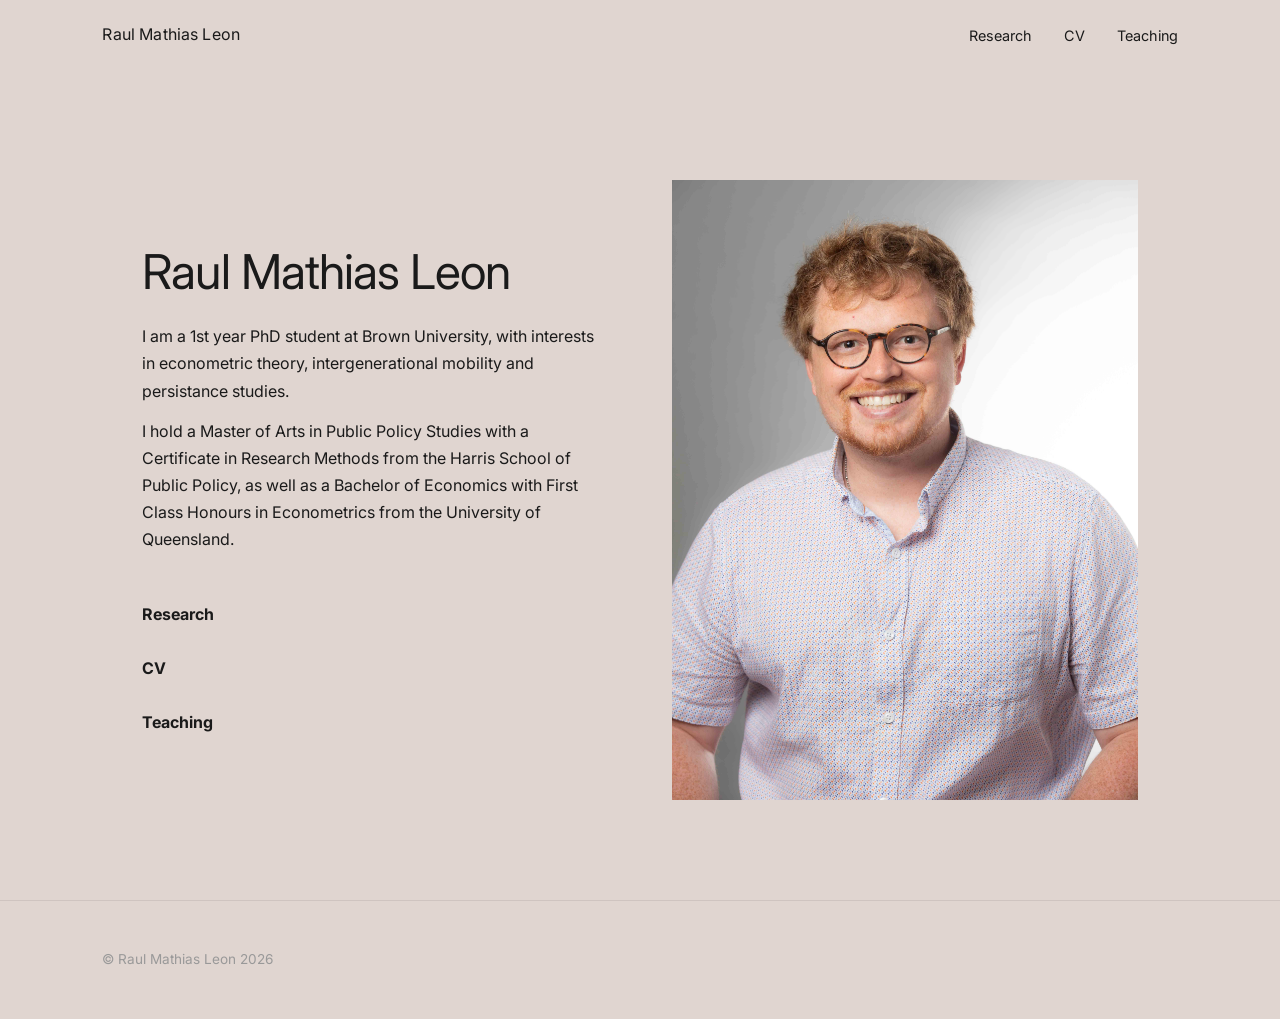
==== index.html @ 61184861 "Update index, research, and teaching pages" ====
<!DOCTYPE html>
<html lang="en">
<head>
  <meta charset="UTF-8">
  <meta name="viewport" content="width=device-width, initial-scale=1.0">
  <title>Raul Mathias Leon</title>
  <link rel="preconnect" href="https://fonts.googleapis.com">
  <link rel="preconnect" href="https://fonts.gstatic.com" crossorigin>
  <link href="https://fonts.googleapis.com/css2?family=Inter:wght@300;400;700&display=swap" rel="stylesheet">
  <link rel="stylesheet" href="styles.css">
</head>
<body class="home-page">

  <header class="navbar">
    <a href="index.html" class="site-name">Raul Mathias Leon</a>
    <nav>
      <a href="research.html">Research</a>
      <a href="CV_RaulLeon.pdf" target="_blank">CV</a>
      <a href="teaching.html">Teaching</a>
    </nav>
  </header>

  <main class="home-content">
    <div class="home-left">
      <h1>Raul Mathias Leon</h1>
      <div class="bio">
        <p>I am a 1st year PhD student at Brown University, with interests in econometric theory, intergenerational mobility and persistance studies.</p>
        <p>I hold a Master of Arts in Public Policy Studies with a Certificate in Research Methods from the Harris School of Public Policy, as well as a Bachelor of Economics with First Class Honours in Econometrics from the University of Queensland.</p>
      </div>
      <div class="nav-links">
        <a href="research.html">Research</a>
        <a href="CV_RaulLeon.pdf" target="_blank">CV</a>
        <a href="teaching.html">Teaching</a>
      </div>
    </div>
    <div class="home-right">
      <img src="Main.jpg" alt="Raul Mathias Leon">
    </div>
  </main>

  <footer class="footer home-footer">
    <p>&copy; Raul Mathias Leon 2026</p>
  </footer>

</body>
</html>
---- styles.css ----
/* Reset & Base */
*, *::before, *::after {
  margin: 0;
  padding: 0;
  box-sizing: border-box;
}

:root {
  --bg-home: #e0d5d0;
  --bg-page: #ffffff;
  --text-primary: #1a1a1a;
  --text-secondary: #999999;
  --font-main: 'Inter', -apple-system, BlinkMacSystemFont, 'Segoe UI', Roboto, sans-serif;
  --max-width: 1200px;
  --side-padding: 8vw;
}

html {
  font-size: 16px;
  scroll-behavior: smooth;
}

body {
  font-family: var(--font-main);
  color: var(--text-primary);
  line-height: 1.6;
  -webkit-font-smoothing: antialiased;
}

a {
  color: var(--text-primary);
  text-decoration: none;
}

/* ─── Navbar ─── */
.navbar {
  display: flex;
  justify-content: space-between;
  align-items: center;
  padding: 1.4rem var(--side-padding);
  position: fixed;
  top: 0;
  left: 0;
  right: 0;
  z-index: 100;
  background: transparent;
}

.navbar.page-nav {
  background: var(--bg-page);
  border-bottom: 1px solid #eee;
}

.navbar .site-name {
  font-size: 1rem;
  font-weight: 400;
  letter-spacing: 0.01em;
}

.navbar nav {
  display: flex;
  gap: 2rem;
}

.navbar nav a {
  font-size: 0.9rem;
  font-weight: 400;
  transition: opacity 0.2s;
}

.navbar nav a:hover {
  opacity: 0.6;
}

.navbar nav a.active {
  text-decoration: underline;
  text-underline-offset: 4px;
}

/* ─── Homepage ─── */
.home-page {
  background: var(--bg-home);
  min-height: 100vh;
}

.home-content {
  display: grid;
  grid-template-columns: 1fr 1fr;
  min-height: 100vh;
  padding: 0 var(--side-padding);
  max-width: var(--max-width);
  margin: 0 auto;
  align-items: center;
  gap: 4rem;
}

.home-left {
  padding-top: 5rem;
}

.home-left h1 {
  font-size: 3rem;
  font-weight: 400;
  line-height: 1.15;
  margin-bottom: 1.5rem;
  letter-spacing: -0.02em;
}

.home-left .bio {
  font-size: 1rem;
  font-weight: 400;
  line-height: 1.7;
  max-width: 460px;
  margin-bottom: 3rem;
  color: var(--text-primary);
}

.home-left .bio p + p {
  margin-top: 0.8rem;
}

.nav-links {
  display: flex;
  flex-direction: column;
  gap: 1.8rem;
}

.nav-links a {
  font-size: 1rem;
  font-weight: 700;
  transition: opacity 0.2s;
}

.nav-links a:hover {
  opacity: 0.6;
}

.home-right {
  display: flex;
  align-items: center;
  justify-content: center;
  padding-top: 5rem;
}

.home-right img {
  width: 100%;
  max-width: 480px;
  height: auto;
  object-fit: cover;
  aspect-ratio: 3 / 4;
}

/* ─── Inner Pages ─── */
.inner-page {
  background: var(--bg-page);
  min-height: 100vh;
  padding-top: 5rem;
}

.page-content {
  max-width: 750px;
  padding: 3rem var(--side-padding) 6rem;
}

.page-content h1 {
  font-size: 2.8rem;
  font-weight: 400;
  letter-spacing: -0.02em;
  margin-bottom: 2.5rem;
}

.page-content h2 {
  font-size: 1.8rem;
  font-weight: 400;
  margin-top: 3rem;
  margin-bottom: 1.5rem;
}

.page-content p {
  font-size: 1rem;
  line-height: 1.7;
  margin-bottom: 0.4rem;
}

.page-content .paper-title {
  margin-top: 1.2rem;
}

.page-content .paper-detail {
  color: #555;
}

.page-content .paper-detail a {
  text-decoration: underline;
  text-underline-offset: 3px;
}

.page-content .paper-detail a:hover {
  opacity: 0.6;
}

.page-content .journal {
  font-style: italic;
}

.contact-link {
  display: block;
  font-size: 1rem;
  margin-bottom: 1.5rem;
  text-decoration: underline;
  text-underline-offset: 3px;
}

.contact-link:hover {
  opacity: 0.6;
}

/* ─── Footer ─── */
.footer {
  padding: 3rem var(--side-padding);
  color: var(--text-secondary);
  font-size: 0.85rem;
}

.footer.home-footer {
  background: var(--bg-home);
  border-top: 1px solid rgba(0, 0, 0, 0.08);
}

/* ─── Responsive ─── */
@media (max-width: 768px) {
  .home-content {
    grid-template-columns: 1fr;
    padding-top: 6rem;
    gap: 2rem;
  }

  .home-left {
    padding-top: 0;
  }

  .home-left h1 {
    font-size: 2.2rem;
  }

  .home-right {
    padding-top: 0;
    order: -1;
  }

  .home-right img {
    max-width: 300px;
  }

  .page-content h1 {
    font-size: 2rem;
  }
}
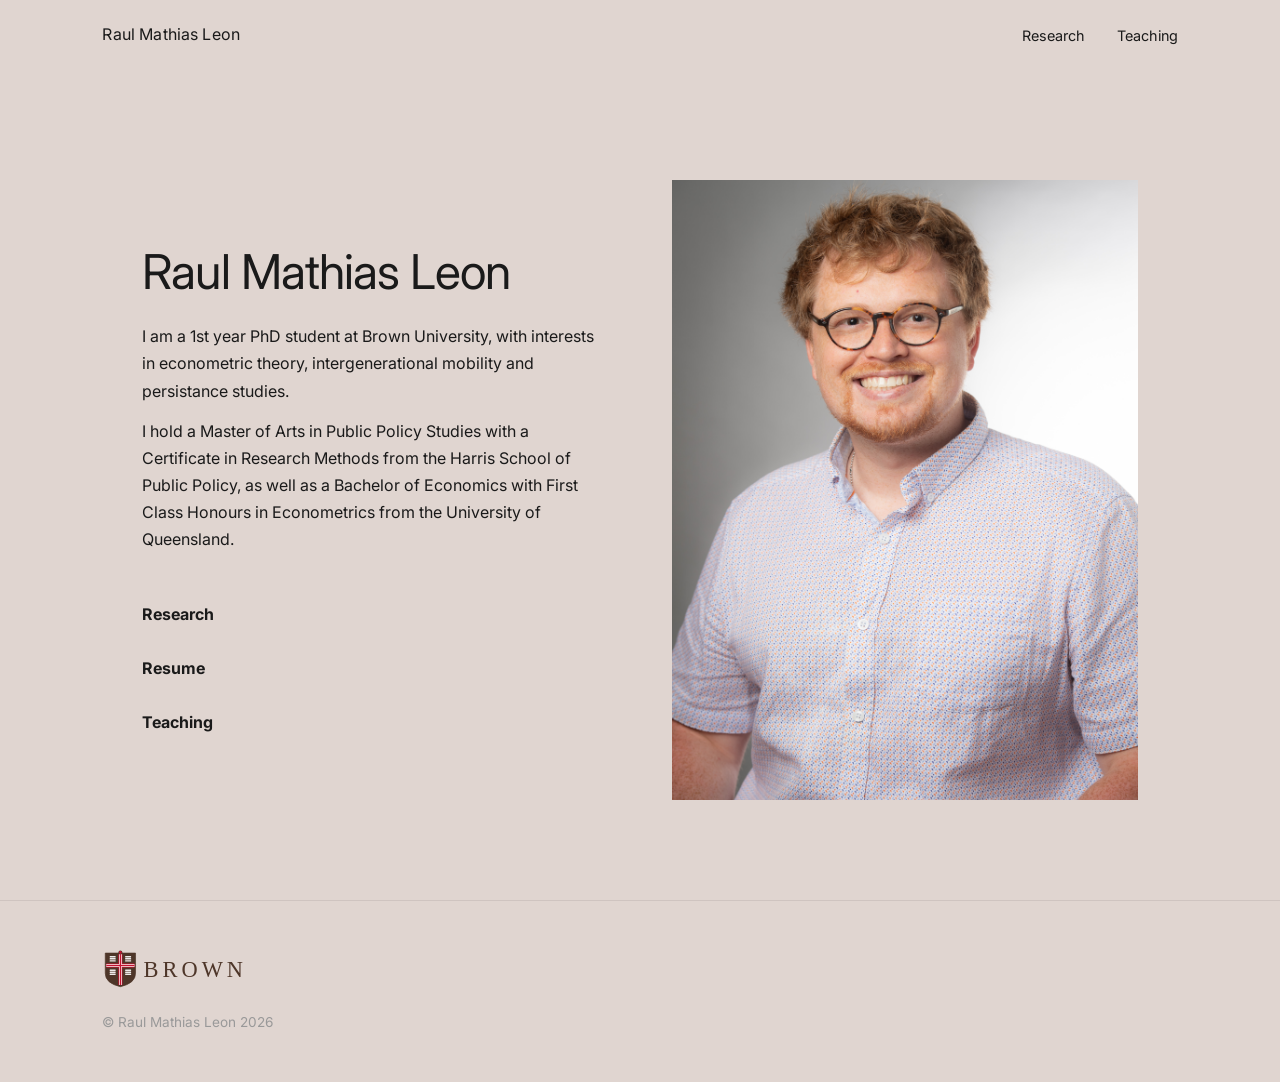
==== commit e19a7497: "Add Brown logo" ====
--- a/index.html
+++ b/index.html
@@ -15,7 +15,6 @@
     <a href="index.html" class="site-name">Raul Mathias Leon</a>
     <nav>
       <a href="research.html">Research</a>
-      <a href="CV_RaulLeon.pdf" target="_blank">CV</a>
       <a href="teaching.html">Teaching</a>
     </nav>
   </header>
@@ -29,7 +28,7 @@
       </div>
       <div class="nav-links">
         <a href="research.html">Research</a>
-        <a href="CV_RaulLeon.pdf" target="_blank">CV</a>
+        <a href="CV_RaulLeon.pdf" target="_blank">Resume</a>
         <a href="teaching.html">Teaching</a>
       </div>
     </div>
@@ -39,6 +38,9 @@
   </main>
 
   <footer class="footer home-footer">
+    <a href="https://www.brown.edu" target="_blank">
+      <img src="brown-logo.svg" alt="Brown University" style="height: 40px; margin-bottom: 1rem;">
+    </a>
     <p>&copy; Raul Mathias Leon 2026</p>
   </footer>
 
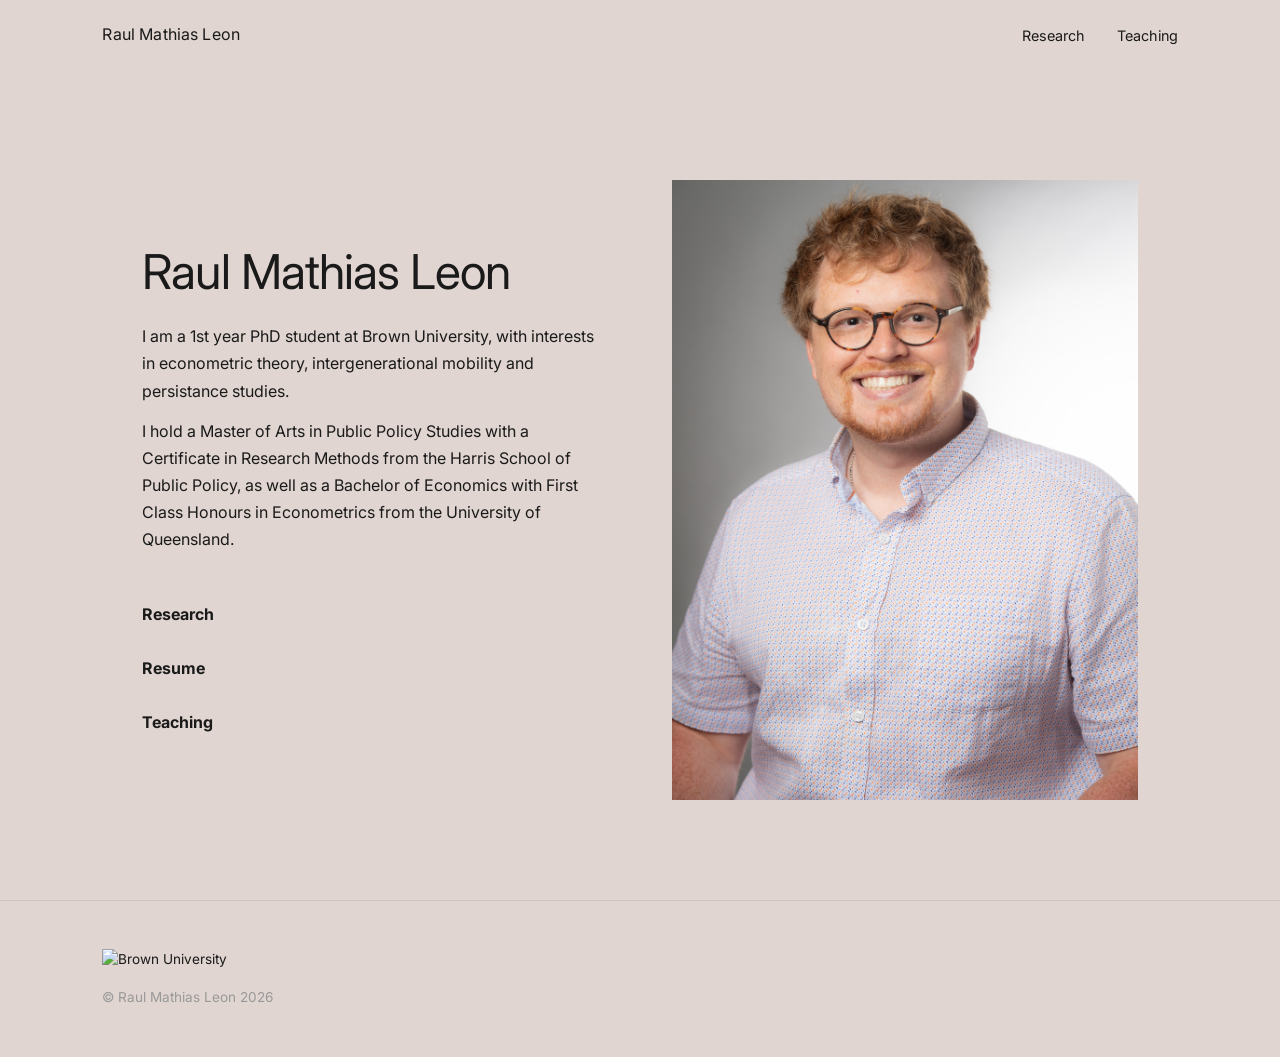
==== commit e7f10b34: "Update nav links to use relative paths and remove Brown logo Co-Authored-By: Claude Opus 4.6 (1M con" ====
--- a/index.html
+++ b/index.html
@@ -12,7 +12,7 @@
 <body class="home-page">
 
   <header class="navbar">
-    <a href="index.html" class="site-name">Raul Mathias Leon</a>
+    <a href="./" class="site-name">Raul Mathias Leon</a>
     <nav>
       <a href="research.html">Research</a>
       <a href="teaching.html">Teaching</a>
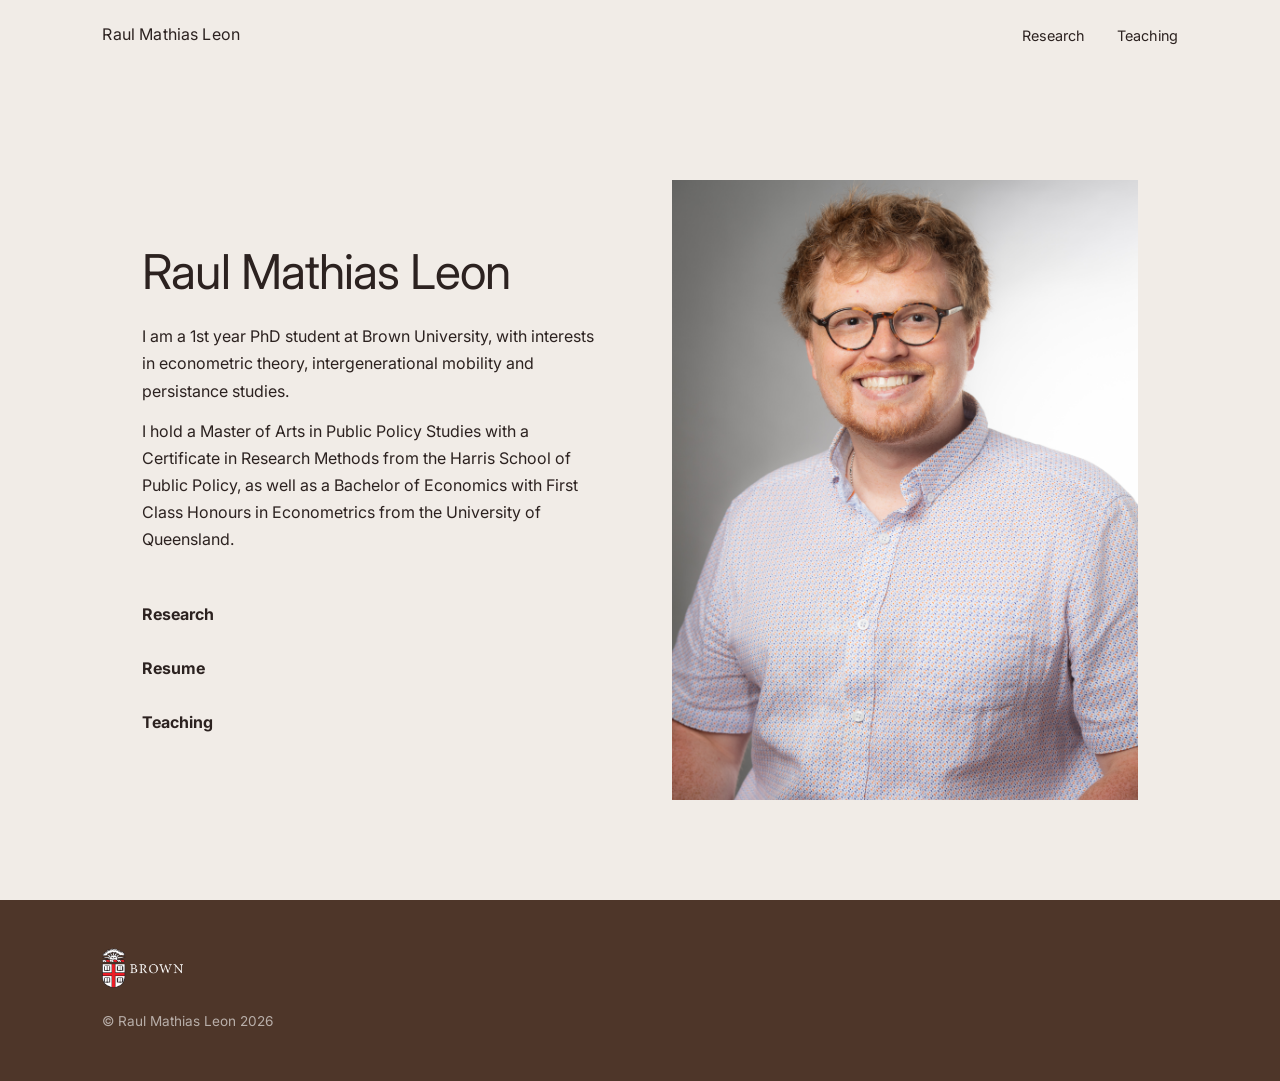
==== commit 5657adf3: "Update color scheme to Brown branding and swap logo to PNG Co-Authored-By: Claude Opus 4.6 (1M conte" ====
--- a/index.html
+++ b/index.html
@@ -39,7 +39,7 @@
 
   <footer class="footer home-footer">
     <a href="https://www.brown.edu" target="_blank">
-      <img src="brown-logo.svg" alt="Brown University" style="height: 40px; margin-bottom: 1rem;">
+      <img src="brown-logo.png" alt="Brown University" style="height: 40px; margin-bottom: 1rem;">
     </a>
     <p>&copy; Raul Mathias Leon 2026</p>
   </footer>
--- a/styles.css
+++ b/styles.css
@@ -6,10 +6,13 @@
 }
 
 :root {
-  --bg-home: #e0d5d0;
+  --brown: #4E3629;
+  --brown-light: #6B4C3B;
+  --bg-home: #F1ECE7;
   --bg-page: #ffffff;
-  --text-primary: #1a1a1a;
-  --text-secondary: #999999;
+  --text-primary: #2C2220;
+  --text-secondary: #8C7E78;
+  --border-color: rgba(78, 54, 41, 0.1);
   --font-main: 'Inter', -apple-system, BlinkMacSystemFont, 'Segoe UI', Roboto, sans-serif;
   --max-width: 1200px;
   --side-padding: 8vw;
@@ -48,7 +51,7 @@
 
 .navbar.page-nav {
   background: var(--bg-page);
-  border-bottom: 1px solid #eee;
+  border-bottom: 1px solid var(--border-color);
 }
 
 .navbar .site-name {
@@ -75,6 +78,7 @@
 .navbar nav a.active {
   text-decoration: underline;
   text-underline-offset: 4px;
+  text-decoration-color: var(--brown);
 }
 
 /* ─── Homepage ─── */
@@ -186,11 +190,22 @@
   margin-top: 1.2rem;
 }
 
+.page-content .paper-title a {
+  color: var(--brown-light);
+  text-decoration: underline;
+  text-underline-offset: 3px;
+}
+
+.page-content .paper-title a:hover {
+  opacity: 0.6;
+}
+
 .page-content .paper-detail {
-  color: #555;
+  color: var(--text-secondary);
 }
 
 .page-content .paper-detail a {
+  color: var(--brown-light);
   text-decoration: underline;
   text-underline-offset: 3px;
 }
@@ -218,13 +233,13 @@
 /* ─── Footer ─── */
 .footer {
   padding: 3rem var(--side-padding);
-  color: var(--text-secondary);
+  background: var(--brown);
+  color: rgba(255, 255, 255, 0.6);
   font-size: 0.85rem;
 }
 
 .footer.home-footer {
-  background: var(--bg-home);
-  border-top: 1px solid rgba(0, 0, 0, 0.08);
+  background: var(--brown);
 }
 
 /* ─── Responsive ─── */
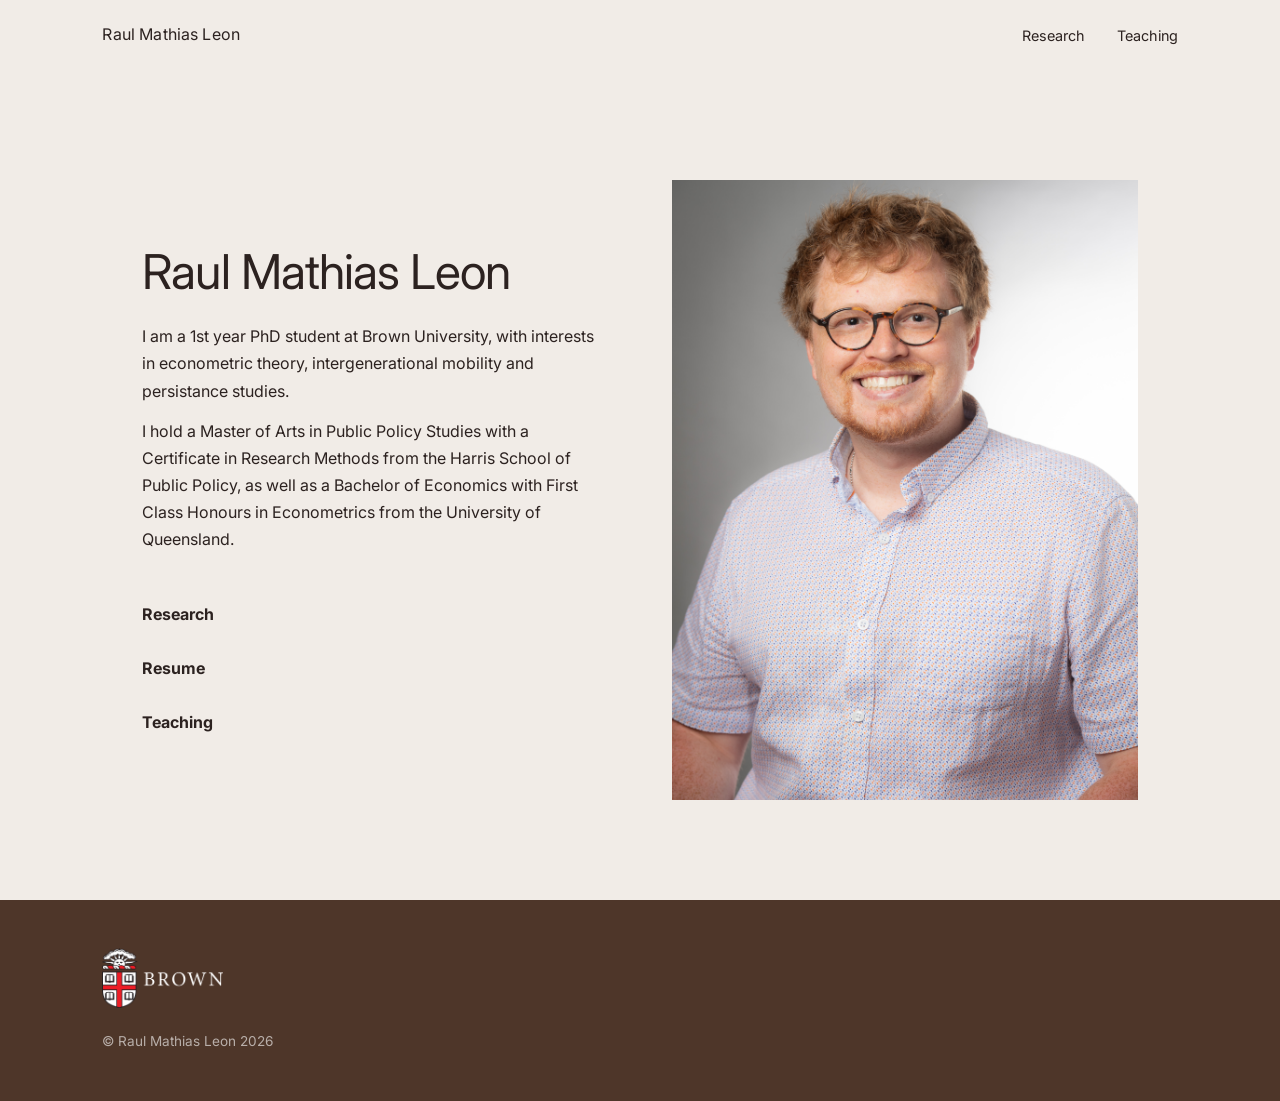
==== commit 718ad499: "Revamp research page with abstracts toggle, add coauthors, and add Brown logo to all footers Co-Auth" ====
--- a/index.html
+++ b/index.html
@@ -14,8 +14,8 @@
   <header class="navbar">
     <a href="./" class="site-name">Raul Mathias Leon</a>
     <nav>
-      <a href="research.html">Research</a>
-      <a href="teaching.html">Teaching</a>
+      <a href="research">Research</a>
+      <a href="teaching">Teaching</a>
     </nav>
   </header>
 
@@ -27,9 +27,9 @@
         <p>I hold a Master of Arts in Public Policy Studies with a Certificate in Research Methods from the Harris School of Public Policy, as well as a Bachelor of Economics with First Class Honours in Econometrics from the University of Queensland.</p>
       </div>
       <div class="nav-links">
-        <a href="research.html">Research</a>
+        <a href="research">Research</a>
         <a href="CV_RaulLeon.pdf" target="_blank">Resume</a>
-        <a href="teaching.html">Teaching</a>
+        <a href="teaching">Teaching</a>
       </div>
     </div>
     <div class="home-right">
@@ -39,7 +39,7 @@
 
   <footer class="footer home-footer">
     <a href="https://www.brown.edu" target="_blank">
-      <img src="brown-logo.png" alt="Brown University" style="height: 40px; margin-bottom: 1rem;">
+      <img src="brown-logo.png" alt="Brown University" style="height: 60px; margin-bottom: 1rem;">
     </a>
     <p>&copy; Raul Mathias Leon 2026</p>
   </footer>
--- a/styles.css
+++ b/styles.css
@@ -186,8 +186,13 @@
   margin-bottom: 0.4rem;
 }
 
+.page-content .paper {
+  margin-top: 1.8rem;
+}
+
 .page-content .paper-title {
-  margin-top: 1.2rem;
+  margin-top: 0;
+  margin-bottom: 0.2rem;
 }
 
 .page-content .paper-title a {
@@ -200,6 +205,22 @@
   opacity: 0.6;
 }
 
+.page-content .paper-authors {
+  color: var(--text-secondary);
+  font-size: 0.95rem;
+  margin-bottom: 0.1rem;
+}
+
+.page-content .paper-authors a {
+  color: var(--brown-light);
+  text-decoration: underline;
+  text-underline-offset: 3px;
+}
+
+.page-content .paper-authors a:hover {
+  opacity: 0.6;
+}
+
 .page-content .paper-detail {
   color: var(--text-secondary);
 }
@@ -212,6 +233,37 @@
 
 .page-content .paper-detail a:hover {
   opacity: 0.6;
+}
+
+.abstract-toggle {
+  background: none;
+  border: none;
+  padding: 0;
+  font-family: var(--font-main);
+  font-size: 0.9rem;
+  color: var(--text-secondary);
+  cursor: pointer;
+  text-decoration: underline;
+  text-underline-offset: 3px;
+  margin-top: 0.2rem;
+}
+
+.abstract-toggle:hover {
+  opacity: 0.6;
+}
+
+.abstract-content {
+  display: none;
+  margin-top: 0.6rem;
+  padding-left: 1rem;
+  border-left: 2px solid var(--border-color);
+  font-size: 0.92rem;
+  line-height: 1.65;
+  color: var(--text-secondary);
+}
+
+.abstract-content.open {
+  display: block;
 }
 
 .page-content .journal {
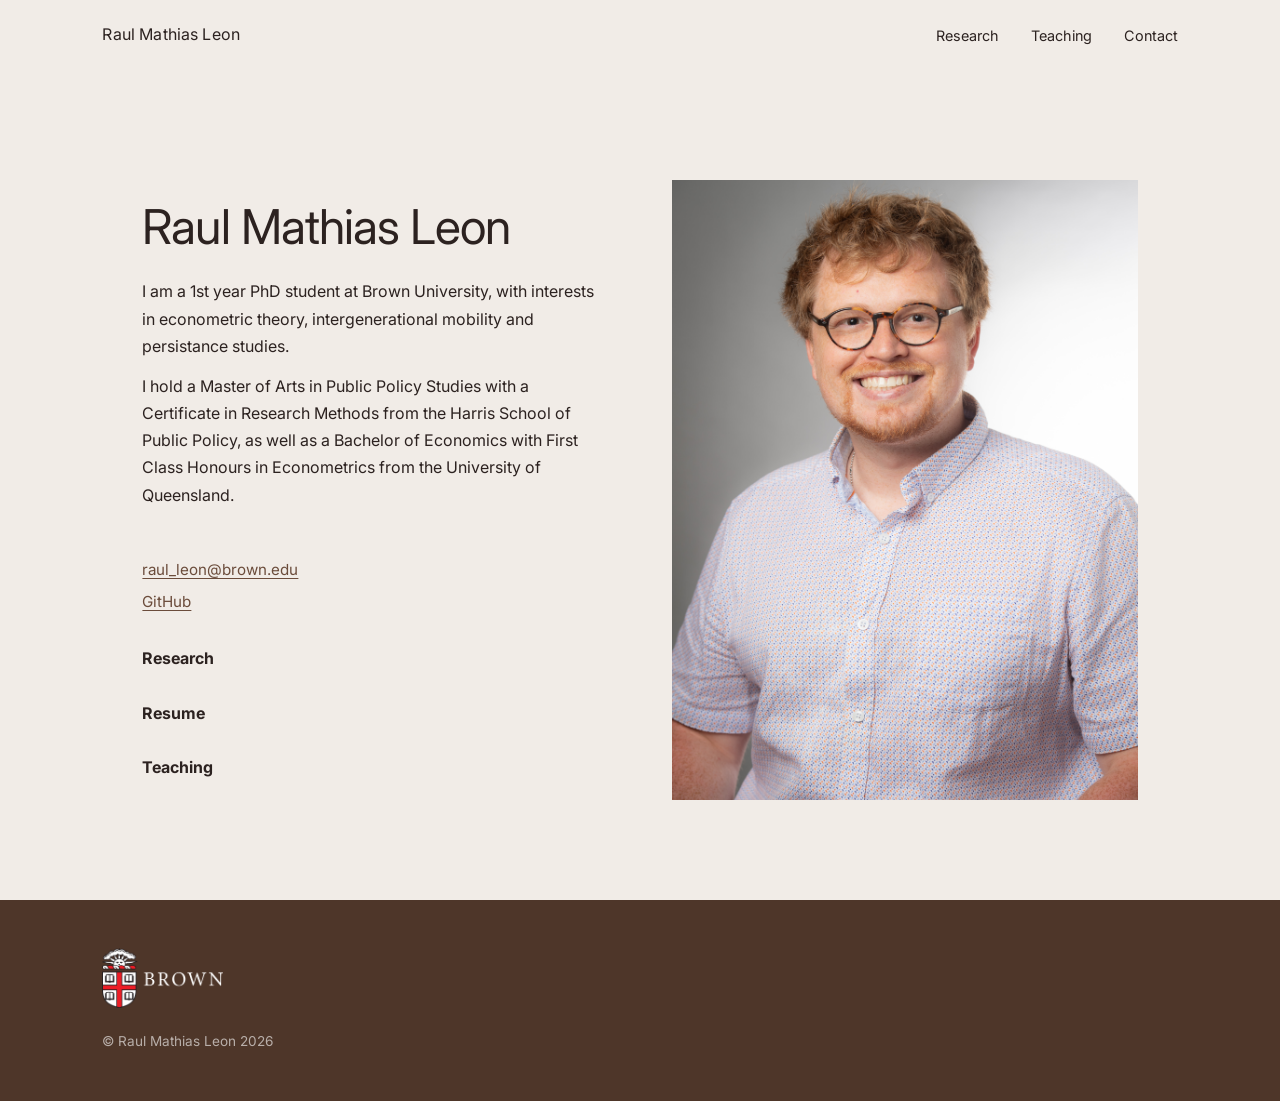
==== commit b476d2e8: "Add contact page with email and GitHub link, update nav across all pages Co-Authored-By: Claude Opus" ====
--- a/index.html
+++ b/index.html
@@ -16,6 +16,7 @@
     <nav>
       <a href="research">Research</a>
       <a href="teaching">Teaching</a>
+      <a href="contact">Contact</a>
     </nav>
   </header>
 
@@ -25,6 +26,10 @@
       <div class="bio">
         <p>I am a 1st year PhD student at Brown University, with interests in econometric theory, intergenerational mobility and persistance studies.</p>
         <p>I hold a Master of Arts in Public Policy Studies with a Certificate in Research Methods from the Harris School of Public Policy, as well as a Bachelor of Economics with First Class Honours in Econometrics from the University of Queensland.</p>
+      </div>
+      <div class="contact-info">
+        <p><a href="mailto:raul_leon@brown.edu">raul_leon@brown.edu</a></p>
+        <p><a href="https://github.com/raulmleonp" target="_blank">GitHub</a></p>
       </div>
       <div class="nav-links">
         <a href="research">Research</a>
--- a/styles.css
+++ b/styles.css
@@ -123,6 +123,25 @@
   margin-top: 0.8rem;
 }
 
+.contact-info {
+  margin-bottom: 2rem;
+}
+
+.contact-info p {
+  margin-bottom: 0.4rem;
+}
+
+.contact-info a {
+  font-size: 0.95rem;
+  color: var(--brown-light);
+  text-decoration: underline;
+  text-underline-offset: 3px;
+}
+
+.contact-info a:hover {
+  opacity: 0.6;
+}
+
 .nav-links {
   display: flex;
   flex-direction: column;
@@ -159,6 +178,33 @@
   background: var(--bg-page);
   min-height: 100vh;
   padding-top: 5rem;
+}
+
+.page-hero {
+  height: 320px;
+  background-size: cover;
+  background-position: center 40%;
+  display: flex;
+  align-items: flex-end;
+  padding: 2rem var(--side-padding);
+  position: relative;
+}
+
+.page-hero::after {
+  content: '';
+  position: absolute;
+  inset: 0;
+  background: linear-gradient(to top, rgba(44, 34, 32, 0.55), rgba(44, 34, 32, 0.1));
+}
+
+.page-hero h1 {
+  position: relative;
+  z-index: 1;
+  color: #fff;
+  font-size: 2.8rem;
+  font-weight: 400;
+  letter-spacing: -0.02em;
+  margin: 0;
 }
 
 .page-content {
@@ -322,4 +368,12 @@
   .page-content h1 {
     font-size: 2rem;
   }
-}
+
+  .page-hero {
+    height: 220px;
+  }
+
+  .page-hero h1 {
+    font-size: 2rem;
+  }
+}
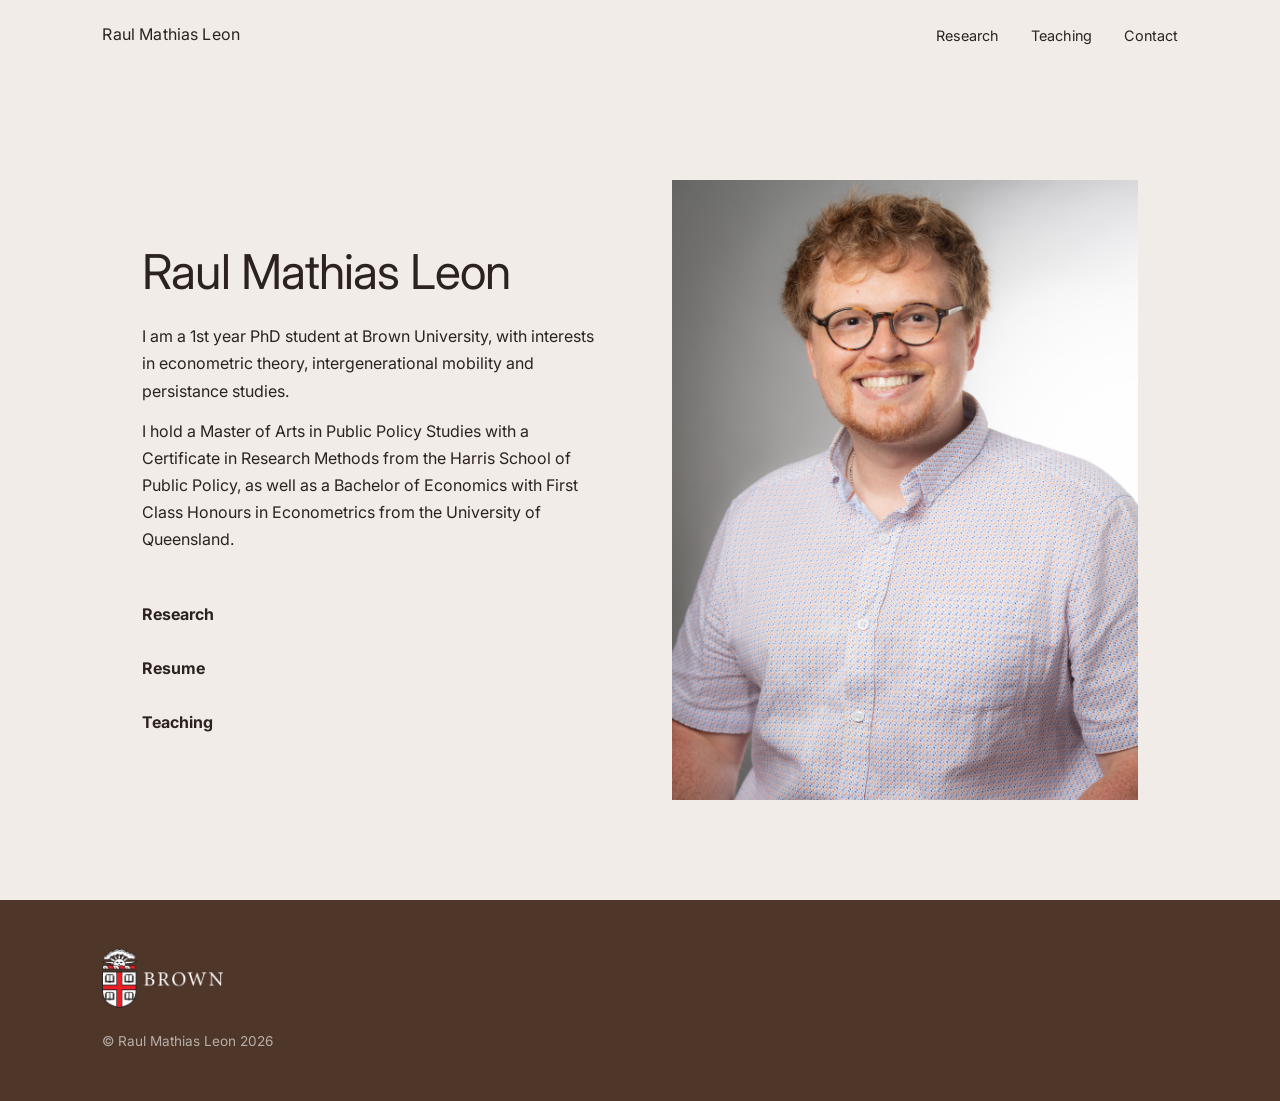
==== commit 24711b21: "Remove email and GitHub from homepage, keep only on contact page Co-Authored-By: Claude Opus 4.6 (1M" ====
--- a/index.html
+++ b/index.html
@@ -27,10 +27,6 @@
         <p>I am a 1st year PhD student at Brown University, with interests in econometric theory, intergenerational mobility and persistance studies.</p>
         <p>I hold a Master of Arts in Public Policy Studies with a Certificate in Research Methods from the Harris School of Public Policy, as well as a Bachelor of Economics with First Class Honours in Econometrics from the University of Queensland.</p>
       </div>
-      <div class="contact-info">
-        <p><a href="mailto:raul_leon@brown.edu">raul_leon@brown.edu</a></p>
-        <p><a href="https://github.com/raulmleonp" target="_blank">GitHub</a></p>
-      </div>
       <div class="nav-links">
         <a href="research">Research</a>
         <a href="CV_RaulLeon.pdf" target="_blank">Resume</a>
